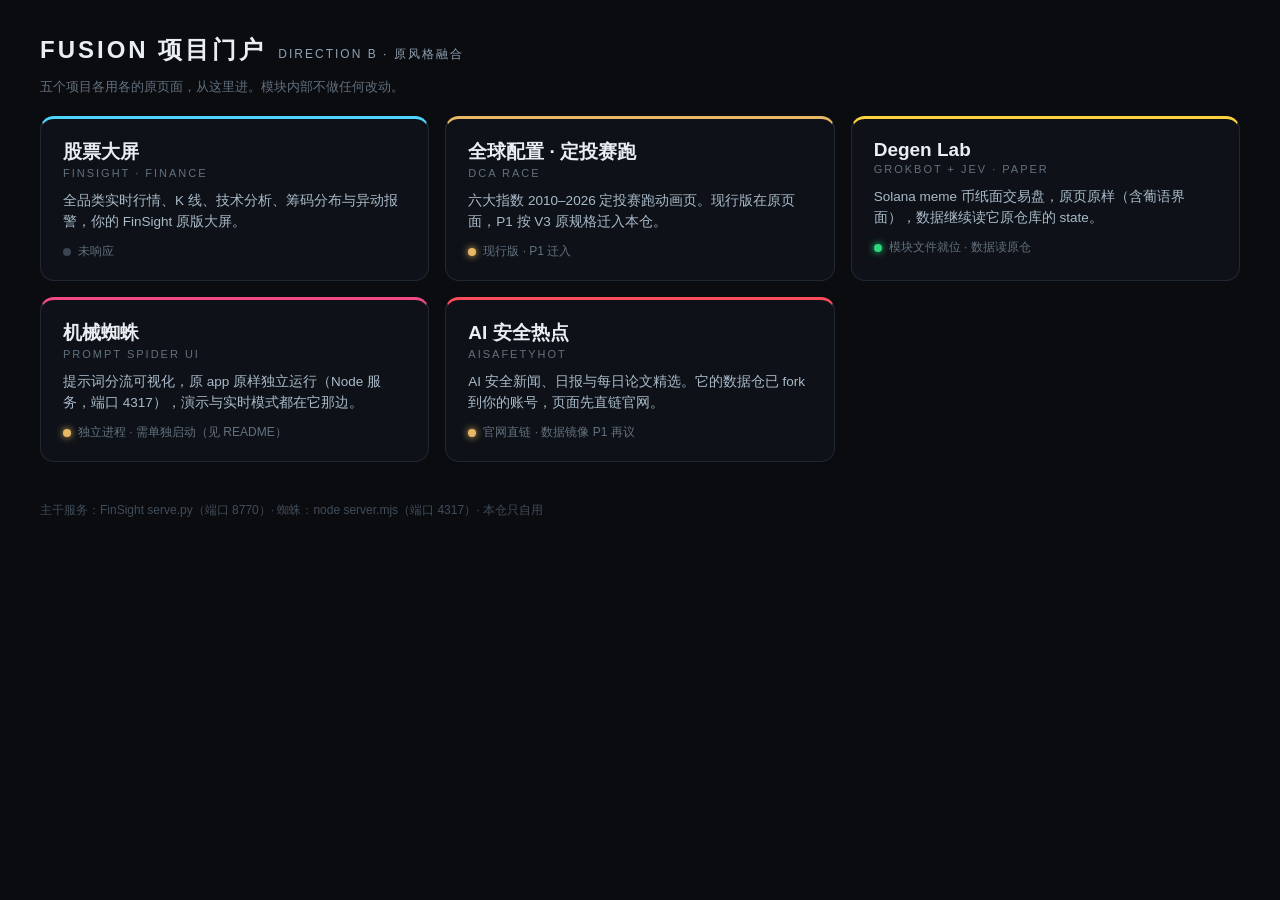
==== portal/index.html @ 449679f1 "P0 fusion (direction B) part 5/9" ====
<!DOCTYPE html>
<html lang="zh-CN">
<head>
<meta charset="utf-8">
<meta name="viewport" content="width=device-width, initial-scale=1">
<title>Fusion · 项目门户</title>
<style>
  * { margin:0; padding:0; box-sizing:border-box; }
  body { background:#0a0c10; color:#e8eef2; font-family:-apple-system,"PingFang SC","Noto Sans CJK SC",sans-serif; min-height:100vh; }
  header { padding:34px 40px 6px; }
  h1 { font-size:24px; letter-spacing:3px; font-weight:700; }
  h1 span { color:#8fa1b3; font-size:12px; letter-spacing:2px; margin-left:12px; font-weight:400; }
  .sub { color:#63707e; font-size:13px; padding:6px 40px 20px; }
  main { display:grid; grid-template-columns:repeat(auto-fill,minmax(320px,1fr)); gap:16px; padding:0 40px 40px; }
  a.card { display:block; text-decoration:none; color:inherit; background:#0e1218; border:1px solid #1f2833; border-radius:14px; padding:20px 22px; border-top:3px solid var(--ac); transition:border-color .15s, transform .15s; }
  a.card:hover { border-color:var(--ac); transform:translateY(-2px); }
  .name { font-size:19px; font-weight:700; }
  .en { color:#63707e; font-size:11px; letter-spacing:2px; margin-top:2px; }
  .desc { color:#a9bac9; font-size:13.5px; line-height:1.55; margin-top:12px; min-height:42px; }
  .stat { font-size:12px; color:#63707e; margin-top:10px; display:flex; align-items:center; gap:7px; }
  .dot { width:8px; height:8px; border-radius:50%; background:#3a4552; flex:none; }
  .dot.ok { background:#2bd97c; box-shadow:0 0 7px #2bd97c; }
  .dot.warn { background:#e8b866; box-shadow:0 0 7px #e8b866; }
  footer { color:#414d59; font-size:12px; padding:0 40px 30px; }
</style>
</head>
<body>
<header><h1>FUSION 项目门户<span>DIRECTION B · 原风格融合</span></h1></header>
<p class="sub">五个项目各用各的原页面，从这里进。模块内部不做任何改动。</p>
<main>
  <a class="card" style="--ac:#4fd6ff" href="/finance">
    <div class="name">股票大屏</div><div class="en">FINSIGHT · FINANCE</div>
    <p class="desc">全品类实时行情、K 线、技术分析、筹码分布与异动报警，你的 FinSight 原版大屏。</p>
    <div class="stat"><span class="dot" id="st-fin"></span><span id="st-fin-tx">检测中…</span></div>
  </a>
  <a class="card" style="--ac:#e8b866" href="https://muse.ai/space/space-3" target="_blank" rel="noopener">
    <div class="name">全球配置 · 定投赛跑</div><div class="en">DCA RACE</div>
    <p class="desc">六大指数 2010–2026 定投赛跑动画页。现行版在原页面，P1 按 V3 原规格迁入本仓。</p>
    <div class="stat"><span class="dot warn"></span><span>现行版 · P1 迁入</span></div>
  </a>
  <a class="card" style="--ac:#ffd23f" href="/modules/degen/index.html">
    <div class="name">Degen Lab</div><div class="en">GROKBOT + JEV · PAPER</div>
    <p class="desc">Solana meme 币纸面交易盘，原页原样（含葡语界面），数据继续读它原仓库的 state。</p>
    <div class="stat"><span class="dot" id="st-degen"></span><span id="st-degen-tx">检测中…</span></div>
  </a>
  <a class="card" style="--ac:#f34a87" href="#" id="spider-link">
    <div class="name">机械蜘蛛</div><div class="en">PROMPT SPIDER UI</div>
    <p class="desc">提示词分流可视化，原 app 原样独立运行（Node 服务，端口 4317），演示与实时模式都在它那边。</p>
    <div class="stat"><span class="dot warn"></span><span>独立进程 · 需单独启动（见 README）</span></div>
  </a>
  <a class="card" style="--ac:#ff4d5e" href="https://aisafetyhot.com" target="_blank" rel="noopener">
    <div class="name">AI 安全热点</div><div class="en">AISAFETYHOT</div>
    <p class="desc">AI 安全新闻、日报与每日论文精选。它的数据仓已 fork 到你的账号，页面先直链官网。</p>
    <div class="stat"><span class="dot warn"></span><span>官网直链 · 数据镜像 P1 再议</span></div>
  </a>
</main>
<footer>主干服务：FinSight serve.py（端口 8770）· 蜘蛛：node server.mjs（端口 4317）· 本仓只自用</footer>
<script>
  document.getElementById('spider-link').href = 'http://' + location.hostname + ':4317/';
  function probe(url, dotId, txId, okText) {
    fetch(url, { cache: 'no-store' }).then(function (r) {
      if (!r.ok) throw 0;
      document.getElementById(dotId).className = 'dot ok';
      document.getElementById(txId).textContent = okText;
    }).catch(function () {
      document.getElementById(txId).textContent = '未响应';
    });
  }
  probe('/api/finance/indices', 'st-fin', 'st-fin-tx', '行情接口正常');
  probe('/modules/degen/decisions.js', 'st-degen', 'st-degen-tx', '模块文件就位 · 数据读原仓');
</script>
</body>
</html>
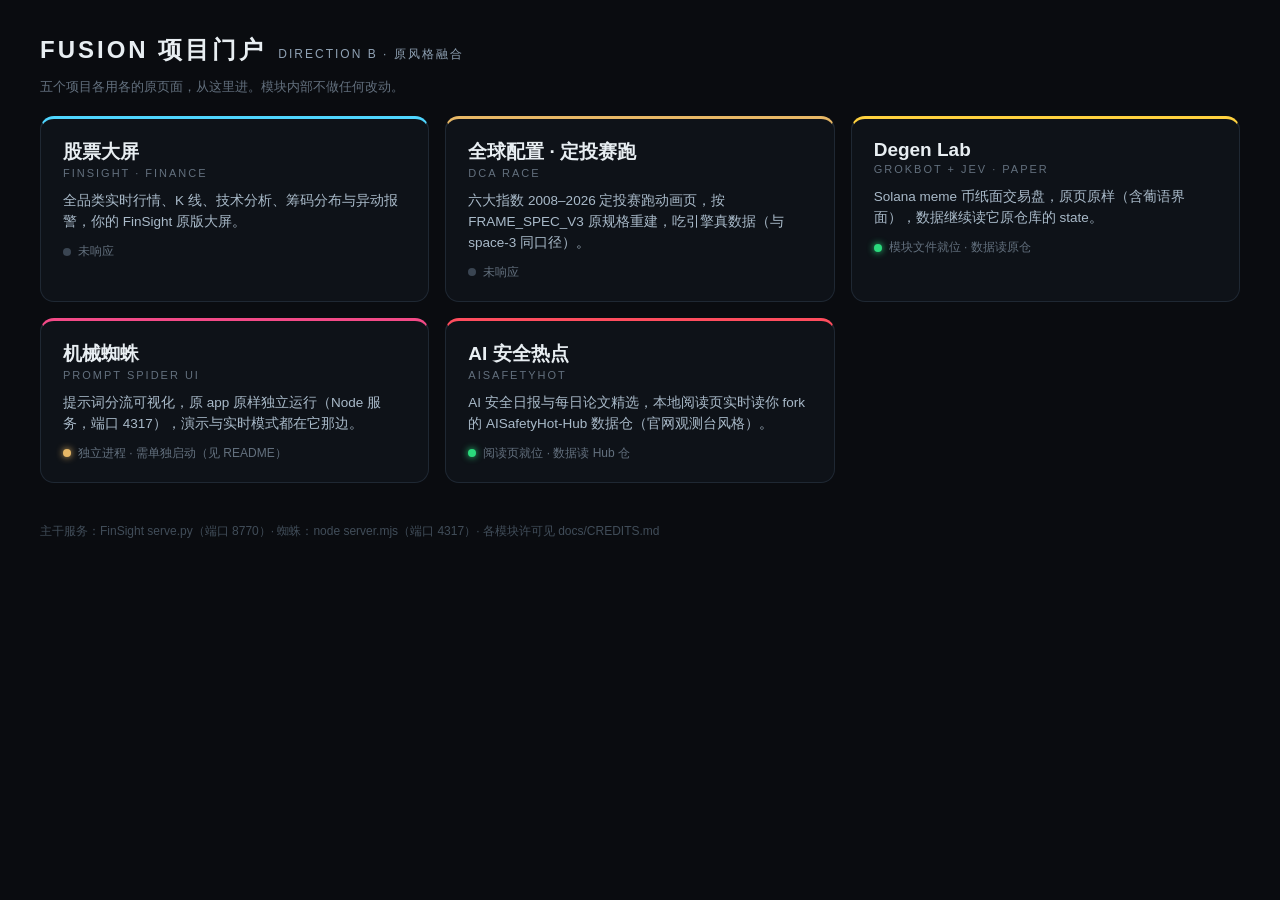
==== commit fd37a928: "P1: safety reader + portal cards live + race tools + docs sync" ====
--- a/portal/index.html
+++ b/portal/index.html
@@ -33,10 +33,10 @@
     <p class="desc">全品类实时行情、K 线、技术分析、筹码分布与异动报警，你的 FinSight 原版大屏。</p>
     <div class="stat"><span class="dot" id="st-fin"></span><span id="st-fin-tx">检测中…</span></div>
   </a>
-  <a class="card" style="--ac:#e8b866" href="https://muse.ai/space/space-3" target="_blank" rel="noopener">
+  <a class="card" style="--ac:#e8b866" href="/modules/race/index.html">
     <div class="name">全球配置 · 定投赛跑</div><div class="en">DCA RACE</div>
-    <p class="desc">六大指数 2010–2026 定投赛跑动画页。现行版在原页面，P1 按 V3 原规格迁入本仓。</p>
-    <div class="stat"><span class="dot warn"></span><span>现行版 · P1 迁入</span></div>
+    <p class="desc">六大指数 2008–2026 定投赛跑动画页，按 FRAME_SPEC_V3 原规格重建，吃引擎真数据（与 space-3 同口径）。</p>
+    <div class="stat"><span class="dot" id="st-race"></span><span id="st-race-tx">检测中…</span></div>
   </a>
   <a class="card" style="--ac:#ffd23f" href="/modules/degen/index.html">
     <div class="name">Degen Lab</div><div class="en">GROKBOT + JEV · PAPER</div>
@@ -48,13 +48,13 @@
     <p class="desc">提示词分流可视化，原 app 原样独立运行（Node 服务，端口 4317），演示与实时模式都在它那边。</p>
     <div class="stat"><span class="dot warn"></span><span>独立进程 · 需单独启动（见 README）</span></div>
   </a>
-  <a class="card" style="--ac:#ff4d5e" href="https://aisafetyhot.com" target="_blank" rel="noopener">
+  <a class="card" style="--ac:#ff4d5e" href="/modules/safety/index.html">
     <div class="name">AI 安全热点</div><div class="en">AISAFETYHOT</div>
-    <p class="desc">AI 安全新闻、日报与每日论文精选。它的数据仓已 fork 到你的账号，页面先直链官网。</p>
-    <div class="stat"><span class="dot warn"></span><span>官网直链 · 数据镜像 P1 再议</span></div>
+    <p class="desc">AI 安全日报与每日论文精选，本地阅读页实时读你 fork 的 AISafetyHot-Hub 数据仓（官网观测台风格）。</p>
+    <div class="stat"><span class="dot" id="st-safety"></span><span id="st-safety-tx">检测中…</span></div>
   </a>
 </main>
-<footer>主干服务：FinSight serve.py（端口 8770）· 蜘蛛：node server.mjs（端口 4317）· 本仓只自用</footer>
+<footer>主干服务：FinSight serve.py（端口 8770）· 蜘蛛：node server.mjs（端口 4317）· 各模块许可见 docs/CREDITS.md</footer>
 <script>
   document.getElementById('spider-link').href = 'http://' + location.hostname + ':4317/';
   function probe(url, dotId, txId, okText) {
@@ -68,6 +68,8 @@
   }
   probe('/api/finance/indices', 'st-fin', 'st-fin-tx', '行情接口正常');
   probe('/modules/degen/decisions.js', 'st-degen', 'st-degen-tx', '模块文件就位 · 数据读原仓');
+  probe('/modules/race/data/engine.json', 'st-race', 'st-race-tx', '引擎数据就位');
+  probe('/modules/safety/index.html', 'st-safety', 'st-safety-tx', '阅读页就位 · 数据读 Hub 仓');
 </script>
 </body>
 </html>
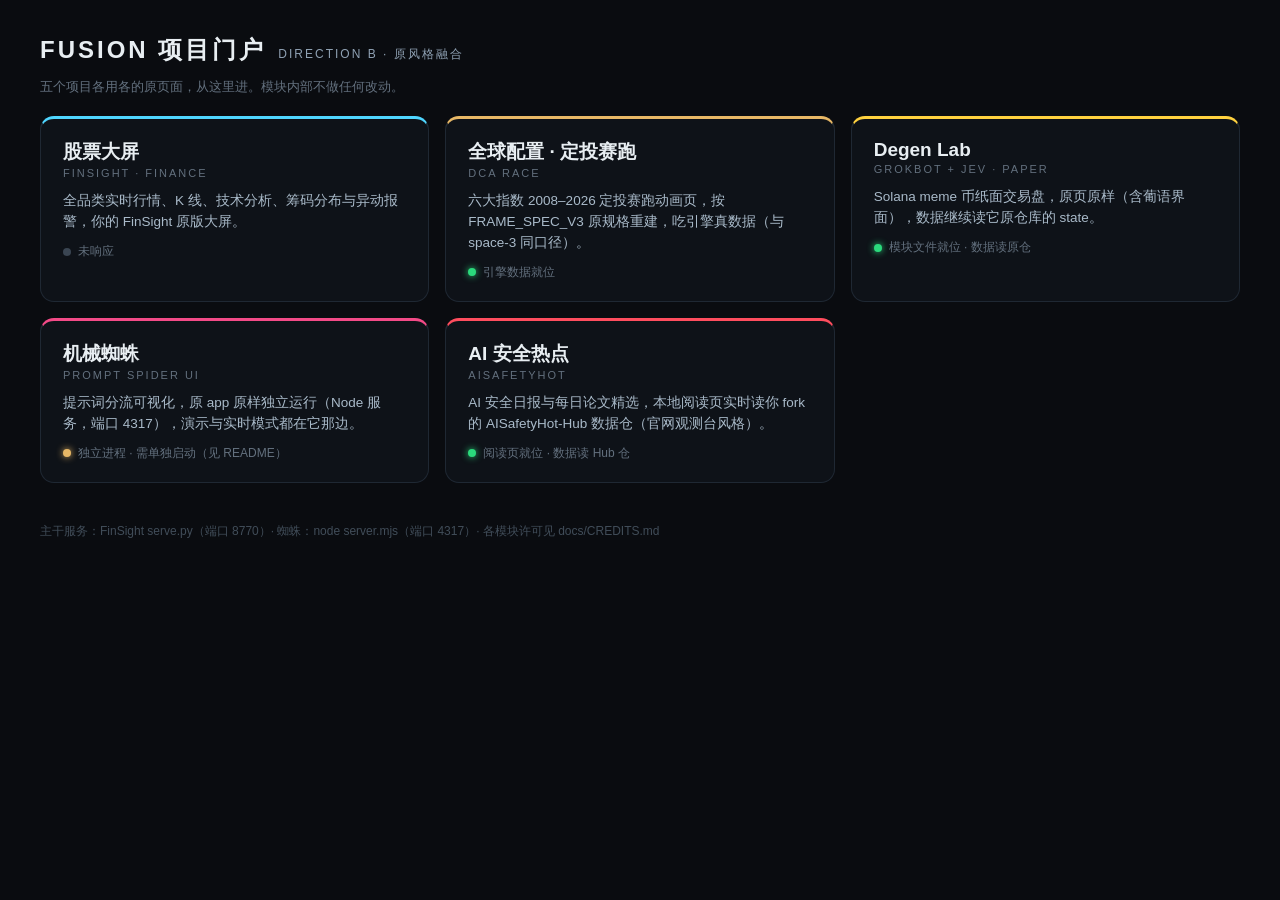
==== commit d3d62b8b: "P2/P3: portal live stats, safety fix, tutorial complete, push docs, mcp config" ====
--- a/portal/index.html
+++ b/portal/index.html
@@ -46,7 +46,7 @@
   <a class="card" style="--ac:#f34a87" href="#" id="spider-link">
     <div class="name">机械蜘蛛</div><div class="en">PROMPT SPIDER UI</div>
     <p class="desc">提示词分流可视化，原 app 原样独立运行（Node 服务，端口 4317），演示与实时模式都在它那边。</p>
-    <div class="stat"><span class="dot warn"></span><span>独立进程 · 需单独启动（见 README）</span></div>
+    <div class="stat"><span class="dot warn" id="st-spider"></span><span id="st-spider-tx">独立进程 · 需单独启动（见 README）</span></div>
   </a>
   <a class="card" style="--ac:#ff4d5e" href="/modules/safety/index.html">
     <div class="name">AI 安全热点</div><div class="en">AISAFETYHOT</div>
@@ -70,6 +70,17 @@
   probe('/modules/degen/decisions.js', 'st-degen', 'st-degen-tx', '模块文件就位 · 数据读原仓');
   probe('/modules/race/data/engine.json', 'st-race', 'st-race-tx', '引擎数据就位');
   probe('/modules/safety/index.html', 'st-safety', 'st-safety-tx', '阅读页就位 · 数据读 Hub 仓');
+  // P2 后台互喂：聚合接口把五模块的实时关键数填进卡片
+  fetch('/api/fusion/status', { cache: 'no-store' }).then(function (r) { return r.json(); }).then(function (s) {
+    function setTx(id, tx) { var el = document.getElementById(id); if (el && tx) el.textContent = tx; }
+    function setDot(id, ok) { var el = document.getElementById(id); if (el) el.className = 'dot ' + (ok ? 'ok' : 'warn'); }
+    var idx = (s.finance && s.finance.indices) || [];
+    if (idx.length) setTx('st-fin-tx', '行情接口正常 · ' + idx[0].name + ' ' + idx[0].price + '（' + (idx[0].pct >= 0 ? '+' : '') + idx[0].pct + '%）');
+    if (s.degen && s.degen.online) setTx('st-degen-tx', '余额 $' + Math.round(s.degen.bal).toLocaleString() + ' · ' + s.degen.wins + ' 胜 ' + s.degen.losses + ' 负 · 持仓 ' + s.degen.open);
+    if (s.race && s.race.online) setTx('st-race-tx', '组合终值 ¥' + s.race.final_value.toLocaleString() + ' · +' + (s.race.port_ret * 100).toFixed(2) + '%');
+    if (s.safety && s.safety.online) setTx('st-safety-tx', '最新 ' + s.safety.latest + ' · 精选 ' + s.safety.count + ' 篇');
+    if (s.spider) { setDot('st-spider', s.spider.online); setTx('st-spider-tx', s.spider.online ? '独立进程 · 在线（4317）' : '独立进程 · 未启动（见 README）'); }
+  }).catch(function () {});
 </script>
 </body>
 </html>
